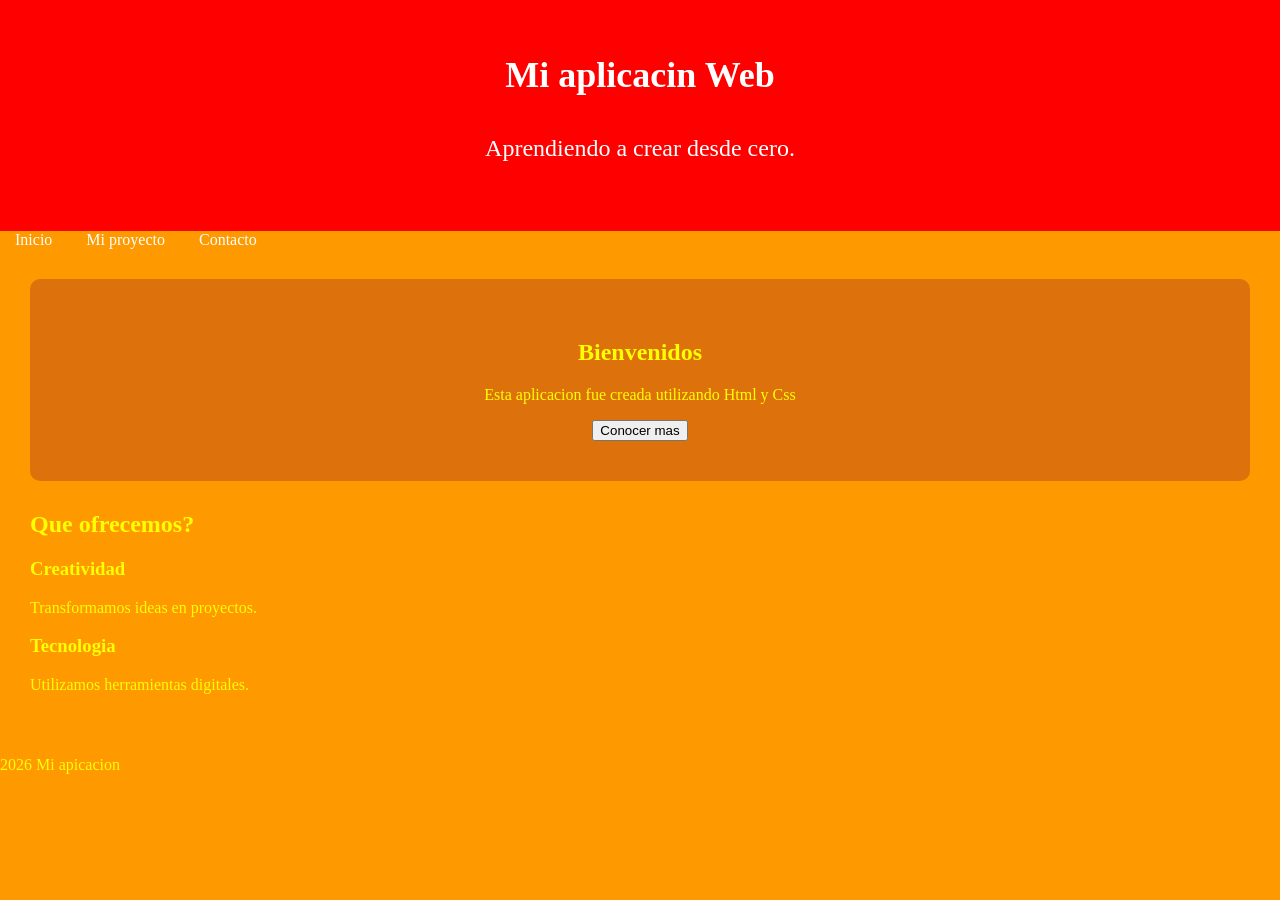
==== Index.html @ 44a3071e "Nose" ====
<!DOCTYPE html>
<html lang="en">

    <head>
        <meta charset="UTF-8">
        <meta name="viewport" content="width=device-width, initial-scale=1.0">

        <title>FIAO</title>

        <link rel="stylesheet" href="style.css">
    </head>

    <body>
        <header>
            <h1>Mi aplicacin Web</h1>
            <p> Aprendiendo a crear desde cero.</p>
        </header>

        <nav>
            <a href="#inicio">Inicio</a>
            <a href="proyecto">Mi proyecto</a>
            <a href="Contacto">Contacto</a>
        </nav>

        <main>

            <section id="inicio" class="principal">

                <h2> Bienvenidos</h2>

                <p>
                    Esta aplicacion fue creada utilizando Html y Css
                </p>

                <button> Conocer mas</button>

            </section>
            

        <section id="proyecto" class="targetas">

            <h2> Que ofrecemos?</h2>

            <div class="targeta">
                <h3> Creatividad</h3>
                <p>
                    Transformamos ideas en proyectos.
                </p>
            </div>

            <div class="targeta">
                <h3> Tecnologia</h3>
                <p>
                    Utilizamos herramientas digitales.
                </p>
            </div>

        </section>


        </main>

        <footer id="contacto">

            <p> 2026 Mi apicacion</p>
        </footer>

    </body>

</html>
---- style.css ----
/*Configuracion General*/

body{
    margin: 0;
    front-family: Arial, sans-serif;
    background-color: rgb(255, 153, 0);
    color: yellow;
}


/*Encabezado*/
header{
    background-color: red;
    color: #fff;
    text-align: center;
    padding: 30px;
}

header h1{
    margin-bottom: 10px;
    font-size: 36px;
}

header p{
    font-size: 18pt;
    text-align: center;
    padding: 15px;
}

nav a{
    color:#fff;
    text-decoration: none;
    margin: 0 15px;
}


/*Contendo principal*/

main{
    padding: 30px;
}


/*section primcipal*/
.principal{
    background-color: #dd710b;
    text-align: center;
    padding: 40px;
    border-radius: 10px;
    margin-bottom: 30px;
}
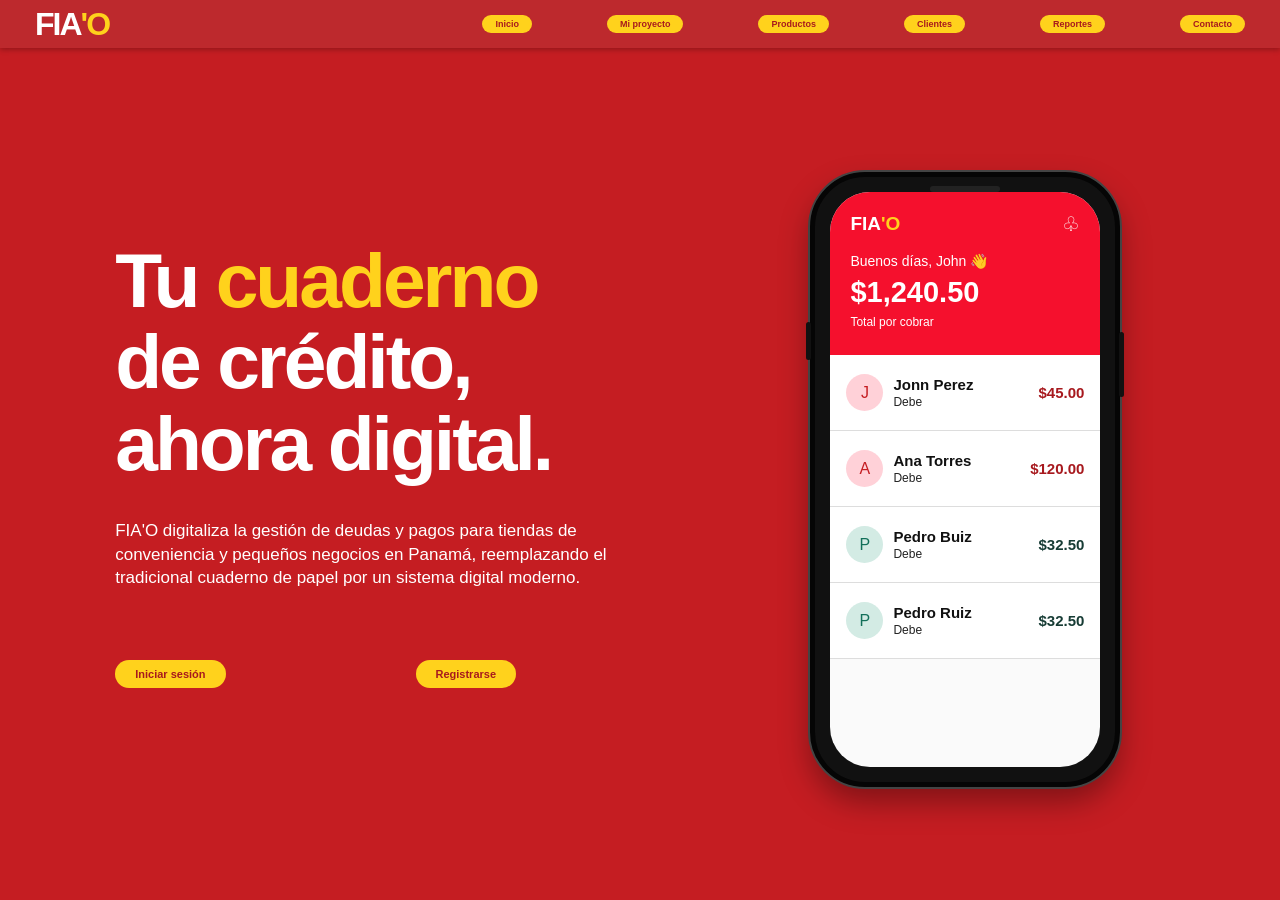
==== commit 19e56a0c: "7/10/2026 Hoyy" ====
--- a/Index.html
+++ b/Index.html
@@ -1,71 +1,199 @@
 <!DOCTYPE html>
-<html lang="en">
-
+<html lang="es">
     <head>
         <meta charset="UTF-8">
         <meta name="viewport" content="width=device-width, initial-scale=1.0">
-
-        <title>FIAO</title>
-
+        <title>FIA'O - Proyecto</title>
         <link rel="stylesheet" href="style.css">
     </head>
 
     <body>
-        <header>
-            <h1>Mi aplicacin Web</h1>
-            <p> Aprendiendo a crear desde cero.</p>
+
+        <!-- Barra de navegación -->
+        <header class="navbar">
+            <div class="logo">
+                FIA<span>'O</span>
+            </div>
+
+            <nav>
+                <a href="#">Inicio</a>
+                <a href="#">Mi proyecto</a>
+                <a href="#">Productos</a>
+                <a href="#">Clientes</a>
+                <a href="#">Reportes</a>
+                <a href="#">Contacto</a>
+            </nav>
         </header>
 
-        <nav>
-            <a href="#inicio">Inicio</a>
-            <a href="proyecto">Mi proyecto</a>
-            <a href="Contacto">Contacto</a>
-        </nav>
 
-        <main>
+        <!-- Sección principal -->
+        <main class="hero">
 
-            <section id="inicio" class="principal">
+            <div class="hero-content">
 
-                <h2> Bienvenidos</h2>
+                <h1>
+                    Tu <span>cuaderno</span><br>
+                    de crédito,<br>
+                    ahora digital.
+                </h1>
 
                 <p>
-                    Esta aplicacion fue creada utilizando Html y Css
+                    FIA'O digitaliza la gestión de deudas y pagos para
+                    tiendas de conveniencia y pequeños negocios en Panamá,
+                    reemplazando el tradicional cuaderno de papel por
+                    un sistema digital moderno.
                 </p>
 
-                <button> Conocer mas</button>
+                <div class="buttons">
+                    <a href="#" class="btn">Iniciar sesión</a>
+                    <a href="#" class="btn">Registrarse</a>
+                </div>
 
-            </section>
-            
-
-        <section id="proyecto" class="targetas">
-
-            <h2> Que ofrecemos?</h2>
-
-            <div class="targeta">
-                <h3> Creatividad</h3>
-                <p>
-                    Transformamos ideas en proyectos.
-                </p>
             </div>
 
-            <div class="targeta">
-                <h3> Tecnologia</h3>
-                <p>
-                    Utilizamos herramientas digitales.
-                </p>
+
+            <!-- Teléfono -->
+            <div class="phone-container">
+
+                <div class="phone">
+
+                    <div class="speaker"></div>
+
+                    <div class="screen">
+
+                        <div class="app-header">
+
+                            <div class="app-logo">
+                                FIA<span>'O</span>
+                            </div>
+
+                            <div class="notification">
+                                ♧
+                            </div>
+
+                        </div>
+
+
+                        <div class="greeting">
+
+                            <p>
+                                Buenos días, John 👋
+                            </p>
+
+                            <h2>
+                                $1,240.50
+                            </h2>
+
+                            <small>
+                                Total por cobrar
+                            </small>
+
+                        </div>
+
+
+                        <!-- Lista de clientes -->
+                        <div class="customers">
+
+                            <div class="customer">
+
+                                <div class="avatar pink">
+                                    J
+                                </div>
+
+                                <div class="customer-info">
+                                    <strong>
+                                        Jonn Perez
+                                    </strong>
+
+                                    <span>
+                                        Debe
+                                    </span>
+                                </div>
+
+                                <b>
+                                    $45.00
+                                </b>
+
+                            </div>
+
+
+                            <div class="customer">
+
+                                <div class="avatar pink">
+                                    A
+                                </div>
+
+                                <div class="customer-info">
+                                    <strong>
+                                        Ana Torres
+                                    </strong>
+
+                                    <span>
+                                        Debe
+                                    </span>
+                                </div>
+
+                                <b>
+                                    $120.00
+                                </b>
+
+                            </div>
+
+
+                            <div class="customer">
+
+                                <div class="avatar green">
+                                    P
+                                </div>
+
+                                <div class="customer-info">
+                                    <strong>
+                                        Pedro Buiz
+                                    </strong>
+
+                                    <span>
+                                        Debe
+                                    </span>
+                                </div>
+
+                                <b class="green-text">
+                                    $32.50
+                                </b>
+
+                            </div>
+
+
+                            <div class="customer">
+
+                                <div class="avatar green">
+                                    P
+                                </div>
+
+                                <div class="customer-info">
+                                    <strong>
+                                        Pedro Ruiz
+                                    </strong>
+
+                                    <span>
+                                        Debe
+                                    </span>
+                                </div>
+
+                                <b class="green-text">
+                                    $32.50
+                                </b>
+
+                            </div>
+
+                        </div>
+
+                    </div>
+
+                </div>
+
             </div>
-
-        </section>
-
 
         </main>
 
-        <footer id="contacto">
-
-            <p> 2026 Mi apicacion</p>
-        </footer>
-
     </body>
-
-</html>
-     +</html>
--- a/style.css
+++ b/style.css
@@ -1,51 +1,515 @@
-/*Configuracion General*/
-
-body{
+/* =========================
+   CONFIGURACIÓN GENERAL
+========================= */
+
+* {
     margin: 0;
-    front-family: Arial, sans-serif;
-    background-color: rgb(255, 153, 0);
-    color: yellow;
-}
-
-
-/*Encabezado*/
-header{
-    background-color: red;
-    color: #fff;
+    padding: 0;
+    box-sizing: border-box;
+}
+
+body {
+    font-family: Arial, Helvetica, sans-serif;
+    background: #c51d22;
+    color: white;
+}
+
+
+/* =========================
+   BARRA DE NAVEGACIÓN
+========================= */
+
+.navbar {
+    height: 48px;
+    background: #bd292d;
+
+    display: flex;
+    align-items: center;
+    justify-content: space-between;
+
+    padding: 0 35px;
+
+    box-shadow: 0 2px 5px rgba(0, 0, 0, 0.25);
+
+    position: relative;
+    z-index: 10;
+}
+
+
+/* Logo */
+
+.logo {
+    font-size: 32px;
+    font-weight: 800;
+    color: white;
+    letter-spacing: -2px;
+}
+
+.logo span {
+    color: #ffd21c;
+}
+
+
+/* Menú */
+
+nav {
+    display: flex;
+    align-items: center;
+    gap: 75px;
+}
+
+nav a {
+    background: #ffd21c;
+    color: #a7191e;
+
+    text-decoration: none;
+
+    font-size: 9px;
+    font-weight: bold;
+
+    padding: 4px 13px;
+
+    border-radius: 20px;
+
+    transition: 0.3s;
+}
+
+nav a:hover {
+    background: white;
+    transform: translateY(-2px);
+}
+
+
+/* =========================
+   HERO
+========================= */
+
+.hero {
+    min-height: calc(100vh - 48px);
+
+    background: #c51d22;
+
+    display: flex;
+    align-items: center;
+    justify-content: space-between;
+
+    padding: 60px 9% 50px;
+
+    overflow: hidden;
+}
+
+
+/* =========================
+   TEXTO
+========================= */
+
+.hero-content {
+    width: 52%;
+    padding-bottom: 30px;
+}
+
+.hero h1 {
+    font-size: clamp(55px, 6vw, 82px);
+
+    line-height: 1.06;
+
+    font-weight: 800;
+
+    letter-spacing: -3px;
+
+    margin-bottom: 35px;
+}
+
+.hero h1 span {
+    color: #ffd21c;
+}
+
+.hero p {
+    max-width: 540px;
+
+    font-size: 17px;
+
+    line-height: 1.4;
+
+    font-weight: 500;
+
+    color: white;
+
+    margin-bottom: 70px;
+}
+
+
+/* =========================
+   BOTONES
+========================= */
+
+.buttons {
+    display: flex;
+    gap: 190px;
+    align-items: center;
+}
+
+.btn {
+    display: inline-block;
+
+    min-width: 100px;
+
+    padding: 8px 20px;
+
     text-align: center;
-    padding: 30px;
-}
-
-header h1{
-    margin-bottom: 10px;
-    font-size: 36px;
-}
-
-header p{
-    font-size: 18pt;
-    text-align: center;
+
+    background: #ffd21c;
+
+    color: #a7191e;
+
+    text-decoration: none;
+
+    font-size: 11px;
+
+    font-weight: bold;
+
+    border-radius: 20px;
+
+    transition: 0.3s;
+}
+
+.btn:hover {
+    background: white;
+
+    transform: translateY(-3px);
+
+    box-shadow: 0 5px 15px rgba(0, 0, 0, 0.2);
+}
+
+
+/* =========================
+   TELÉFONO
+========================= */
+
+.phone-container {
+    width: 38%;
+
+    display: flex;
+    justify-content: center;
+    align-items: center;
+}
+
+
+/* Cuerpo del teléfono */
+
+.phone {
+    width: 310px;
+    height: 615px;
+
+    background: #111;
+
+    border: 5px solid #050505;
+
+    border-radius: 55px;
+
     padding: 15px;
-}
-
-nav a{
-    color:#fff;
-    text-decoration: none;
-    margin: 0 15px;
-}
-
-
-/*Contendo principal*/
-
-main{
-    padding: 30px;
-}
-
-
-/*section primcipal*/
-.principal{
-    background-color: #dd710b;
-    text-align: center;
-    padding: 40px;
+
+    position: relative;
+
+    box-shadow:
+        0 0 0 2px #444,
+        0 15px 30px rgba(0, 0, 0, 0.35);
+}
+
+
+/* Botones laterales */
+
+.phone::before {
+    content: "";
+
+    position: absolute;
+
+    left: -9px;
+    top: 145px;
+
+    width: 5px;
+    height: 38px;
+
+    background: #111;
+
+    border-radius: 5px;
+}
+
+.phone::after {
+    content: "";
+
+    position: absolute;
+
+    right: -9px;
+    top: 155px;
+
+    width: 5px;
+    height: 65px;
+
+    background: #111;
+
+    border-radius: 5px;
+}
+
+
+/* Altavoz */
+
+.speaker {
+    position: absolute;
+
+    top: 9px;
+    left: 50%;
+
+    transform: translateX(-50%);
+
+    width: 70px;
+    height: 6px;
+
+    background: #222;
+
     border-radius: 10px;
-    margin-bottom: 30px;
-}
+
+    z-index: 5;
+}
+
+
+/* Pantalla */
+
+.screen {
+    width: 100%;
+    height: 100%;
+
+    background: #fafafa;
+
+    border-radius: 40px;
+
+    overflow: hidden;
+
+    color: #111;
+}
+
+
+/* =========================
+   APP DEL TELÉFONO
+========================= */
+
+.app-header {
+    height: 55px;
+
+    background: #f5102d;
+
+    display: flex;
+    align-items: center;
+    justify-content: space-between;
+
+    padding: 15px 20px 5px;
+
+    color: white;
+}
+
+.app-logo {
+    font-size: 19px;
+    font-weight: bold;
+}
+
+.app-logo span {
+    color: #ffd21c;
+}
+
+.notification {
+    font-size: 20px;
+}
+
+
+/* Cabecera roja */
+
+.greeting {
+    background: #f5102d;
+
+    color: white;
+
+    padding: 5px 20px 25px;
+}
+
+.greeting p {
+    font-size: 14px;
+    margin-bottom: 5px;
+}
+
+.greeting h2 {
+    font-size: 29px;
+    margin-bottom: 3px;
+}
+
+.greeting small {
+    font-size: 12px;
+}
+
+
+/* =========================
+   CLIENTES
+========================= */
+
+.customers {
+    background: #fff;
+}
+
+.customer {
+    height: 76px;
+
+    display: flex;
+    align-items: center;
+
+    padding: 10px 16px;
+
+    border-bottom: 1px solid #ddd;
+
+    gap: 10px;
+}
+
+
+/* Avatar */
+
+.avatar {
+    width: 37px;
+    height: 37px;
+
+    border-radius: 50%;
+
+    display: flex;
+    justify-content: center;
+    align-items: center;
+
+    font-size: 16px;
+
+    flex-shrink: 0;
+}
+
+.pink {
+    background: #ffd1d8;
+    color: #c51d22;
+}
+
+.green {
+    background: #d3ebe4;
+    color: #13705a;
+}
+
+
+/* Información */
+
+.customer-info {
+    flex: 1;
+
+    display: flex;
+    flex-direction: column;
+
+    gap: 2px;
+}
+
+.customer-info strong {
+    font-size: 15px;
+}
+
+.customer-info span {
+    font-size: 12px;
+    color: #222;
+}
+
+.customer > b {
+    color: #a7191e;
+    font-size: 15px;
+}
+
+.green-text {
+    color: #173c35 !important;
+}
+
+
+/* =========================
+   RESPONSIVE
+========================= */
+
+@media (max-width: 900px) {
+
+    .navbar {
+        padding: 0 20px;
+    }
+
+    nav {
+        gap: 15px;
+    }
+
+    nav a {
+        padding: 4px 8px;
+    }
+
+    .hero {
+        padding: 50px 6%;
+    }
+
+    .hero h1 {
+        font-size: 55px;
+    }
+
+    .buttons {
+        gap: 40px;
+    }
+
+    .phone {
+        width: 260px;
+        height: 520px;
+    }
+}
+
+
+@media (max-width: 700px) {
+
+    .navbar {
+        height: auto;
+
+        padding: 15px 20px;
+
+        flex-direction: column;
+
+        gap: 15px;
+    }
+
+    nav {
+        flex-wrap: wrap;
+        justify-content: center;
+        gap: 10px;
+    }
+
+    .hero {
+        flex-direction: column;
+
+        text-align: center;
+
+        padding: 60px 20px;
+    }
+
+    .hero-content {
+        width: 100%;
+    }
+
+    .hero h1 {
+        font-size: 48px;
+    }
+
+    .hero p {
+        margin: 0 auto 40px;
+    }
+
+    .buttons {
+        justify-content: center;
+
+        gap: 30px;
+
+        margin-bottom: 50px;
+    }
+
+    .phone-container {
+        width: 100%;
+    }
+}
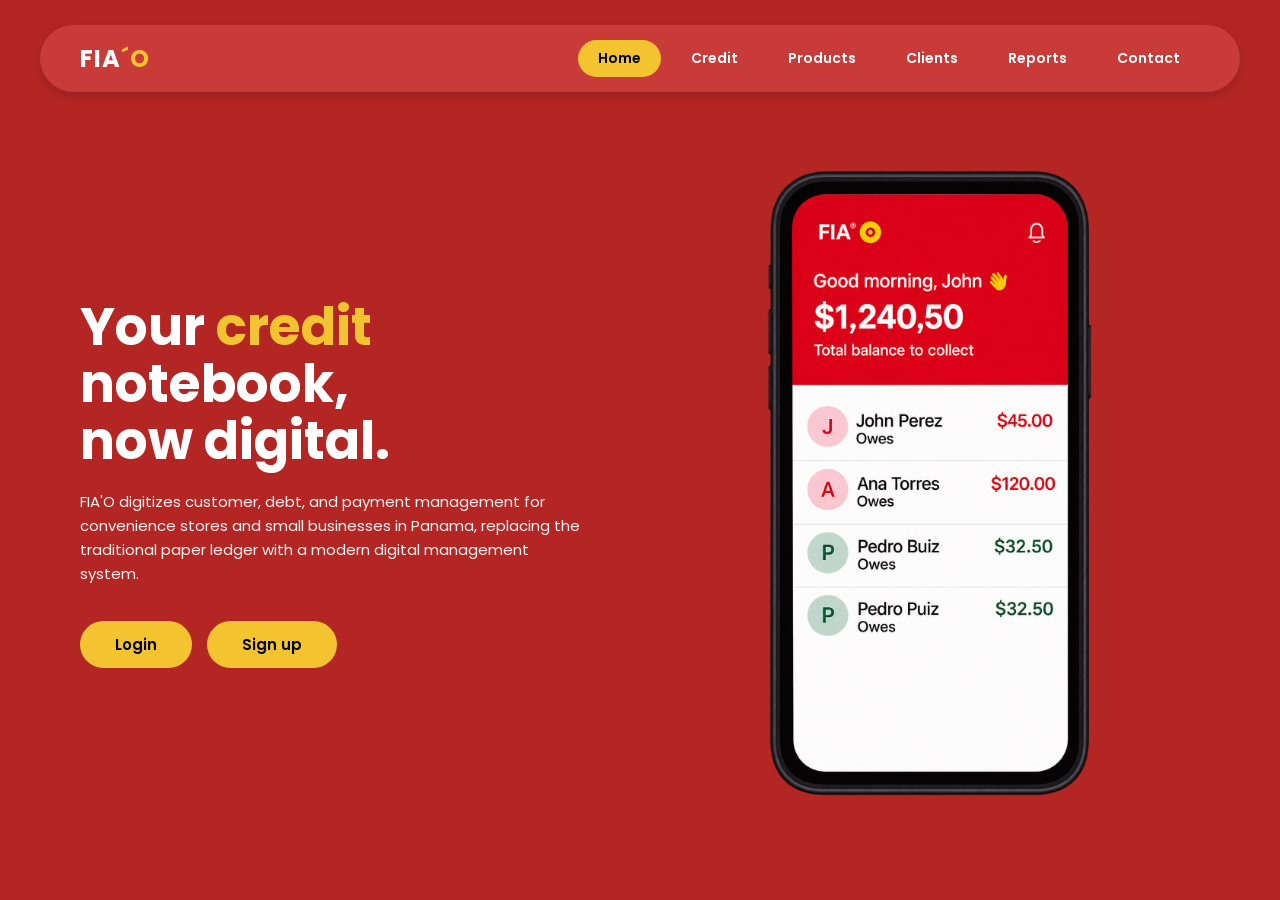
==== commit 745477ba: "nose sii se" ====
--- a/Index.html
+++ b/Index.html
@@ -1,199 +1,51 @@
 <!DOCTYPE html>
-<html lang="es">
-    <head>
-        <meta charset="UTF-8">
-        <meta name="viewport" content="width=device-width, initial-scale=1.0">
-        <title>FIA'O - Proyecto</title>
-        <link rel="stylesheet" href="style.css">
-    </head>
-
-    <body>
-
-        <!-- Barra de navegación -->
-        <header class="navbar">
-            <div class="logo">
-                FIA<span>'O</span>
-            </div>
-
-            <nav>
-                <a href="#">Inicio</a>
-                <a href="#">Mi proyecto</a>
-                <a href="#">Productos</a>
-                <a href="#">Clientes</a>
-                <a href="#">Reportes</a>
-                <a href="#">Contacto</a>
-            </nav>
-        </header>
-
-
-        <!-- Sección principal -->
-        <main class="hero">
-
-            <div class="hero-content">
-
-                <h1>
-                    Tu <span>cuaderno</span><br>
-                    de crédito,<br>
-                    ahora digital.
-                </h1>
-
-                <p>
-                    FIA'O digitaliza la gestión de deudas y pagos para
-                    tiendas de conveniencia y pequeños negocios en Panamá,
-                    reemplazando el tradicional cuaderno de papel por
-                    un sistema digital moderno.
-                </p>
-
-                <div class="buttons">
-                    <a href="#" class="btn">Iniciar sesión</a>
-                    <a href="#" class="btn">Registrarse</a>
-                </div>
-
-            </div>
-
-
-            <!-- Teléfono -->
-            <div class="phone-container">
-
-                <div class="phone">
-
-                    <div class="speaker"></div>
-
-                    <div class="screen">
-
-                        <div class="app-header">
-
-                            <div class="app-logo">
-                                FIA<span>'O</span>
-                            </div>
-
-                            <div class="notification">
-                                ♧
-                            </div>
-
-                        </div>
-
-
-                        <div class="greeting">
-
-                            <p>
-                                Buenos días, John 👋
-                            </p>
-
-                            <h2>
-                                $1,240.50
-                            </h2>
-
-                            <small>
-                                Total por cobrar
-                            </small>
-
-                        </div>
-
-
-                        <!-- Lista de clientes -->
-                        <div class="customers">
-
-                            <div class="customer">
-
-                                <div class="avatar pink">
-                                    J
-                                </div>
-
-                                <div class="customer-info">
-                                    <strong>
-                                        Jonn Perez
-                                    </strong>
-
-                                    <span>
-                                        Debe
-                                    </span>
-                                </div>
-
-                                <b>
-                                    $45.00
-                                </b>
-
-                            </div>
-
-
-                            <div class="customer">
-
-                                <div class="avatar pink">
-                                    A
-                                </div>
-
-                                <div class="customer-info">
-                                    <strong>
-                                        Ana Torres
-                                    </strong>
-
-                                    <span>
-                                        Debe
-                                    </span>
-                                </div>
-
-                                <b>
-                                    $120.00
-                                </b>
-
-                            </div>
-
-
-                            <div class="customer">
-
-                                <div class="avatar green">
-                                    P
-                                </div>
-
-                                <div class="customer-info">
-                                    <strong>
-                                        Pedro Buiz
-                                    </strong>
-
-                                    <span>
-                                        Debe
-                                    </span>
-                                </div>
-
-                                <b class="green-text">
-                                    $32.50
-                                </b>
-
-                            </div>
-
-
-                            <div class="customer">
-
-                                <div class="avatar green">
-                                    P
-                                </div>
-
-                                <div class="customer-info">
-                                    <strong>
-                                        Pedro Ruiz
-                                    </strong>
-
-                                    <span>
-                                        Debe
-                                    </span>
-                                </div>
-
-                                <b class="green-text">
-                                    $32.50
-                                </b>
-
-                            </div>
-
-                        </div>
-
-                    </div>
-
-                </div>
-
-            </div>
-
-        </main>
-
-    </body>
-</html>+<html lang="en">
+<head>
+    <meta charset="UTF-8">
+    <meta name="viewport" content="width=device-width, initial-scale=1.0">
+    <title>FIA'O - Digital Notebook</title>
+    <link rel="stylesheet" href="style.css">
+    <!-- Fuente moderna de Google Fonts -->
+     <link href="https://fonts.googleapis.com/css2?family=Poppins:wght@400;500;600;700&display=swap" rel="stylesheet">
+</head>
+<body>
+ 
+    <!-- BARRA DE NAVEGACIÓN -->
+    <header class="navbar">
+        <div class="logo">FIA<span class="yellow-text">´O</span></div>
+        <nav class="nav-links">
+            <a href="#inicio" class="active">Home</a>
+            <a href="#credit">Credit</a>
+            <a href="#products">Products</a>
+            <a href="#clients">Clients</a>
+            <a href="#reports">Reports</a>
+            <a href="#contact">Contact</a>
+        </nav>
+    </header>
+ 
+    <!-- CONTENIDO PRINCIPAL (HERO SECTION) -->
+    <main class="hero-container">
+       
+        <!-- Columna Izquierda: Textos y Botones -->
+        <div class="hero-text">
+            <h1>Your <span class="yellow-text">credit</span> notebook,<br>now digital.</h1>
+            <p>
+                FIA'O digitizes customer, debt, and payment management for convenience stores
+                and small businesses in Panama, replacing the traditional paper ledger with a
+                modern digital management system.
+            </p>
+            <div class="hero-buttons">
+    <a href="login.html" style="text-decoration: none;"><button class="btn-login">Login</button></a>
+    <button class="btn-signup">Sign up</button>
+</div>
+        </div>
+ 
+        <!-- Columna Derecha: Imagen del Teléfono -->
+        <div class="hero-image">
+            <img src="movil.png" alt="FIA'O App en el teléfono">
+        </div>
+ 
+    </main>
+ 
+</body>
+</html>
--- a/style.css
+++ b/style.css
@@ -1,515 +1,572 @@
-/* =========================
+/* =========================================
    CONFIGURACIÓN GENERAL
-========================= */
+   ========================================= */
 
 * {
     margin: 0;
     padding: 0;
     box-sizing: border-box;
+    font-family: 'Poppins', sans-serif;
 }
 
 body {
-    font-family: Arial, Helvetica, sans-serif;
-    background: #c51d22;
-    color: white;
-}
-
-
-/* =========================
+    background-color: #b32624;
+    color: #ffffff;
+}
+
+/* CLASE PARA LOS TEXTOS AMARILLOS */
+
+.yellow-text {
+    color: #f4c430;
+}
+
+
+/* =========================================
    BARRA DE NAVEGACIÓN
-========================= */
+   ========================================= */
 
 .navbar {
-    height: 48px;
-    background: #bd292d;
-
-    display: flex;
-    align-items: center;
+    display: flex;
     justify-content: space-between;
-
-    padding: 0 35px;
-
-    box-shadow: 0 2px 5px rgba(0, 0, 0, 0.25);
-
+    align-items: center;
+    background-color: #c93b38;
+    padding: 15px 40px;
+    margin: 25px 40px;
+    border-radius: 40px;
+    box-shadow: 0 4px 10px rgba(0, 0, 0, 0.15);
+}
+
+.logo {
+    font-size: 24px;
+    font-weight: 700;
+    letter-spacing: 1px;
+}
+
+.nav-links {
+    display: flex;
+    gap: 10px;
+}
+
+.nav-links a {
+    color: #ffffff;
+    text-decoration: none;
+    font-weight: 600;
+    font-size: 14px;
+    padding: 8px 20px;
+    border-radius: 20px;
+    transition: 0.3s;
+}
+
+.nav-links a.active,
+.nav-links a:hover {
+    background-color: #f4c430;
+    color: #000000;
+}
+
+
+/* =========================================
+   SECCIÓN PRINCIPAL / HERO
+   ========================================= */
+
+.hero-container {
+    display: flex;
+    justify-content: space-between;
+    align-items: center;
+    padding: 40px 80px;
+    max-width: 1300px;
+    margin: 0 auto;
+    gap: 40px;
+}
+
+.hero-text {
+    flex: 1;
+}
+
+.hero-text h1 {
+    font-size: 52px;
+    font-weight: 700;
+    line-height: 1.1;
+    margin-bottom: 20px;
+}
+
+.hero-text p {
+    font-size: 15px;
+    line-height: 1.6;
+    margin-bottom: 35px;
+    opacity: 0.95;
+    max-width: 500px;
+}
+
+
+/* Botones de Login y Sign up */
+
+.hero-buttons {
+    display: flex;
+    gap: 15px;
+}
+
+.btn-login,
+.btn-signup {
+    background-color: #f4c430;
+    color: #000000;
+    border: none;
+    padding: 12px 35px;
+    border-radius: 25px;
+    font-weight: 600;
+    font-size: 15px;
+    cursor: pointer;
+    transition: transform 0.2s, opacity 0.2s;
+}
+
+.btn-login:hover,
+.btn-signup:hover {
+    opacity: 0.9;
+    transform: scale(1.03);
+}
+
+
+/* Imagen del Teléfono */
+
+.hero-image {
+    flex: 1;
+    display: flex;
+    justify-content: center;
+}
+
+.hero-image img {
+    max-width: 350px;
+    height: auto;
+}
+
+
+/* =========================================
+   ESTILOS COMPLETOS PARA LA PÁGINA DE LOGIN
+   ========================================= */
+
+.login-body {
+    background-color: #f7f1e3 !important;
+    color: #333333;
+    margin: 0;
+    font-family: 'Poppins', sans-serif;
+}
+
+
+/* Barra de navegación superior */
+
+.login-top-nav {
+    background-color: #910000 !important;
+    display: flex;
+    justify-content: space-between;
+    align-items: center;
+    padding: 15px 50px;
+}
+
+.login-top-nav .logo {
+    color: #ffffff;
+    font-size: 24px;
+    font-weight: bold;
+}
+
+.login-top-nav .yellow-text {
+    color: #f4c430 !important;
+}
+
+.login-top-nav .nav-links a {
+    color: #ffffff;
+    text-decoration: none;
+    margin-left: 20px;
+    font-size: 14px;
+    padding: 6px 14px;
+    border-radius: 6px;
+    transition: 0.2s;
+}
+
+.login-top-nav .nav-links a:hover {
+    background-color: rgba(255, 255, 255, 0.15);
+}
+
+
+/* =========================================
+   INFORMACIÓN DEL LOGIN
+   ========================================= */
+
+.login-info .brand-title {
+    color: #ef0000 !important;
+    font-size: 32px;
+    font-weight: 700;
+    margin-bottom: 15px;
+}
+
+.login-info .brand-title .yellow-text {
+    color: #ff0000 !important;
+}
+
+.login-main-container {
+    display: flex;
+    justify-content: space-between;
+    align-items: flex-start;
+    padding: 40px 80px;
+    max-width: 1300px;
+    margin: 0 auto;
+    gap: 40px;
+}
+
+.login-info {
+    flex: 1;
+    padding-top: 20px;
+}
+
+.login-info h1 {
+    font-size: 44px;
+    font-weight: 700;
+    line-height: 1.15;
+    color: #222222;
+    margin-bottom: 15px;
+}
+
+.login-info .dark-red-text {
+    color: #910000;
+}
+
+.login-info .subtitle {
+    font-size: 15px;
+    color: #555555;
+    margin-bottom: 20px;
+}
+
+
+/* Estilo para el botón de Volver al Home */
+
+.btn-back-home {
+    display: inline-block;
+    background-color: #fae19c;
+    color: #333333;
+    padding: 8px 16px;
+    border-radius: 6px;
+    text-decoration: none;
+    font-size: 13px;
+    font-weight: 600;
+    transition: 0.2s;
+    box-shadow: 0 2px 5px rgba(0, 0, 0, 0.05);
+}
+
+.btn-back-home:hover {
+    background-color: #f4c430;
+}
+
+
+/* Lista de características */
+
+.feature-list {
+    display: flex;
+    flex-direction: column;
+    gap: 25px;
+}
+
+.feature-item {
+    display: flex;
+    align-items: flex-start;
+    gap: 15px;
+}
+
+.feature-icon {
+    font-size: 24px;
+    background: #fae19c;
+    padding: 10px;
+    border-radius: 12px;
+}
+
+.feature-item h3 {
+    font-size: 16px;
+    font-weight: 600;
+    color: #111111;
+    margin-bottom: 3px;
+}
+
+.feature-item p {
+    font-size: 13px;
+    color: #666666;
+    line-height: 1.4;
+}
+
+
+/* =========================================
+   CONTENEDOR DERECHO / LOGIN
+   ========================================= */
+
+.login-right-area {
+    flex: 1;
     position: relative;
+    display: flex;
+    justify-content: center;
+    align-items: flex-start;
+}
+
+.login-card {
+    background-color: #ffffff;
+    padding: 40px;
+    border-radius: 20px;
+    width: 100%;
+    max-width: 420px;
+    box-shadow: 0 10px 30px rgba(0, 0, 0, 0.08);
+    z-index: 1;
+}
+
+.login-card h2 {
+    font-size: 28px;
+    font-weight: 700;
+    text-align: center;
+    color: #111;
+    margin-bottom: 5px;
+}
+
+.login-card .card-subtitle {
+    font-size: 13px;
+    color: #777;
+    text-align: center;
+    margin-bottom: 30px;
+}
+
+
+/* Campos del formulario */
+
+.login-card .input-group {
+    margin-bottom: 20px;
+}
+
+.login-card .input-group label {
+    display: block;
+    font-size: 12px;
+    font-weight: 600;
+    color: #444;
+    margin-bottom: 6px;
+}
+
+.login-card .input-group input {
+    width: 100%;
+    padding: 12px 15px;
+    border-radius: 8px;
+    border: 1px solid #ddd;
+    font-size: 14px;
+    outline: none;
+    transition: 0.2s;
+    box-sizing: border-box;
+}
+
+.login-card .input-group input:focus {
+    border-color: #910000;
+}
+
+
+/* Contenedor y ojito vectorial limpio */
+
+.password-box-container {
+    position: relative;
+    display: flex;
+    align-items: center;
+}
+
+.password-box-container input {
+    width: 100%;
+    padding-right: 45px !important;
+}
+
+.eye-icon {
+    position: absolute;
+    right: 12px;
+    cursor: pointer;
+    color: #777;
+    display: flex;
+    align-items: center;
+    user-select: none;
     z-index: 10;
-}
-
-
-/* Logo */
-
-.logo {
-    font-size: 32px;
-    font-weight: 800;
-    color: white;
-    letter-spacing: -2px;
-}
-
-.logo span {
-    color: #ffd21c;
-}
-
-
-/* Menú */
-
-nav {
-    display: flex;
-    align-items: center;
-    gap: 75px;
-}
-
-nav a {
-    background: #ffd21c;
-    color: #a7191e;
-
+    transition: color 0.2s;
+}
+
+.eye-icon:hover {
+    color: #910000;
+}
+
+
+/* Recuperación de contraseña */
+
+.login-card .forgot-password {
+    display: block;
+    text-align: right;
+    font-size: 11px;
+    color: #d9534f;
     text-decoration: none;
-
-    font-size: 9px;
-    font-weight: bold;
-
-    padding: 4px 13px;
-
-    border-radius: 20px;
-
+    margin-top: 5px;
+}
+
+.login-card .forgot-password:hover {
+    text-decoration: underline;
+}
+
+
+/* Botón principal */
+
+.login-card .btn-red-submit {
+    width: 100%;
+    background-color: #a8201a;
+    color: #ffffff;
+    border: none;
+    padding: 14px;
+    border-radius: 8px;
+    font-weight: 600;
+    font-size: 15px;
+    cursor: pointer;
+    transition: 0.2s;
+    margin-top: 10px;
+}
+
+.login-card .btn-red-submit:hover {
+    background-color: #8f1712;
+}
+
+
+/* =========================================
+   RECAPTCHA
+   ========================================= */
+
+.login-card .recaptcha-box {
+    display: flex;
+    align-items: center;
+    justify-content: space-between;
+    background-color: #f9f9f9;
+    border: 1px solid #d3d3d3;
+    padding: 12px 15px;
+    border-radius: 6px;
+    margin-top: 20px;
+    font-size: 13px;
+    cursor: pointer;
     transition: 0.3s;
 }
 
-nav a:hover {
-    background: white;
-    transform: translateY(-2px);
-}
-
-
-/* =========================
-   HERO
-========================= */
-
-.hero {
-    min-height: calc(100vh - 48px);
-
-    background: #c51d22;
-
-    display: flex;
-    align-items: center;
-    justify-content: space-between;
-
-    padding: 60px 9% 50px;
-
-    overflow: hidden;
-}
-
-
-/* =========================
-   TEXTO
-========================= */
-
-.hero-content {
-    width: 52%;
-    padding-bottom: 30px;
-}
-
-.hero h1 {
-    font-size: clamp(55px, 6vw, 82px);
-
-    line-height: 1.06;
-
-    font-weight: 800;
-
-    letter-spacing: -3px;
-
-    margin-bottom: 35px;
-}
-
-.hero h1 span {
-    color: #ffd21c;
-}
-
-.hero p {
-    max-width: 540px;
-
-    font-size: 17px;
-
+.recaptcha-left {
+    display: flex;
+    align-items: center;
+    gap: 12px;
+}
+
+.login-card .recaptcha-box input {
+    width: 18px;
+    height: 18px;
+    cursor: pointer;
+}
+
+.spinner {
+    display: none;
+    width: 20px;
+    height: 20px;
+    border: 3px solid #f3f3f3;
+    border-top: 3px solid #3498db;
+    border-radius: 50%;
+    animation: spin 0.8s linear infinite;
+}
+
+@keyframes spin {
+    0% {
+        transform: rotate(0deg);
+    }
+
+    100% {
+        transform: rotate(360deg);
+    }
+}
+
+.login-card .recaptcha-logo {
+    font-size: 10px;
+    color: #555;
+    text-align: center;
+}
+
+
+/* =========================================
+   REDIRECCIÓN A SIGN UP
+   ========================================= */
+
+.login-card .signup-redirect {
+    text-align: center;
+    font-size: 12px;
+    color: #666;
+    margin-top: 25px;
+}
+
+.login-card .signup-redirect a {
+    color: #a8201a;
+    font-weight: 600;
+    text-decoration: none;
+}
+
+.login-card .signup-redirect a:hover {
+    text-decoration: underline;
+}
+
+
+/* =========================================
+   VENTANA FLOTANTE DE RECUPERACIÓN
+   Posicionada a la izquierda de la tarjeta
+   ========================================= */
+
+.recovery-section-hidden {
+    display: none;
+    position: absolute;
+    right: 440px;
+    top: 0;
+    width: 340px;
+    z-index: 10;
+}
+
+.recovery-card {
+    background-color: #ffffff;
+    padding: 25px;
+    border-radius: 15px;
+    box-shadow: 0 10px 30px rgba(0, 0, 0, 0.15);
+    text-align: left;
+    border: 2px solid #910000;
+    position: relative;
+}
+
+.close-recovery {
+    position: absolute;
+    top: 10px;
+    right: 15px;
+    background: none;
+    border: none;
+    font-size: 20px;
+    cursor: pointer;
+    color: #888;
+}
+
+.close-recovery:hover {
+    color: #000;
+}
+
+.recovery-card h3 {
+    color: #910000;
+    font-size: 18px;
+    margin-bottom: 8px;
+}
+
+.recovery-card p {
+    font-size: 12px;
+    color: #666;
+    margin-bottom: 15px;
     line-height: 1.4;
-
-    font-weight: 500;
-
-    color: white;
-
-    margin-bottom: 70px;
-}
-
-
-/* =========================
-   BOTONES
-========================= */
-
-.buttons {
-    display: flex;
-    gap: 190px;
-    align-items: center;
-}
-
-.btn {
-    display: inline-block;
-
-    min-width: 100px;
-
-    padding: 8px 20px;
-
-    text-align: center;
-
-    background: #ffd21c;
-
-    color: #a7191e;
-
-    text-decoration: none;
-
-    font-size: 11px;
-
-    font-weight: bold;
-
-    border-radius: 20px;
-
-    transition: 0.3s;
-}
-
-.btn:hover {
-    background: white;
-
-    transform: translateY(-3px);
-
-    box-shadow: 0 5px 15px rgba(0, 0, 0, 0.2);
-}
-
-
-/* =========================
-   TELÉFONO
-========================= */
-
-.phone-container {
-    width: 38%;
-
-    display: flex;
-    justify-content: center;
-    align-items: center;
-}
-
-
-/* Cuerpo del teléfono */
-
-.phone {
-    width: 310px;
-    height: 615px;
-
-    background: #111;
-
-    border: 5px solid #050505;
-
-    border-radius: 55px;
-
-    padding: 15px;
-
-    position: relative;
-
-    box-shadow:
-        0 0 0 2px #444,
-        0 15px 30px rgba(0, 0, 0, 0.35);
-}
-
-
-/* Botones laterales */
-
-.phone::before {
-    content: "";
-
-    position: absolute;
-
-    left: -9px;
-    top: 145px;
-
-    width: 5px;
-    height: 38px;
-
-    background: #111;
-
-    border-radius: 5px;
-}
-
-.phone::after {
-    content: "";
-
-    position: absolute;
-
-    right: -9px;
-    top: 155px;
-
-    width: 5px;
-    height: 65px;
-
-    background: #111;
-
-    border-radius: 5px;
-}
-
-
-/* Altavoz */
-
-.speaker {
-    position: absolute;
-
-    top: 9px;
-    left: 50%;
-
-    transform: translateX(-50%);
-
-    width: 70px;
-    height: 6px;
-
-    background: #222;
-
-    border-radius: 10px;
-
-    z-index: 5;
-}
-
-
-/* Pantalla */
-
-.screen {
+}
+
+.recovery-inputs {
+    display: flex;
+    flex-direction: column;
+    gap: 10px;
+}
+
+.recovery-inputs input {
     width: 100%;
-    height: 100%;
-
-    background: #fafafa;
-
-    border-radius: 40px;
-
-    overflow: hidden;
-
-    color: #111;
-}
-
-
-/* =========================
-   APP DEL TELÉFONO
-========================= */
-
-.app-header {
-    height: 55px;
-
-    background: #f5102d;
-
-    display: flex;
-    align-items: center;
-    justify-content: space-between;
-
-    padding: 15px 20px 5px;
-
-    color: white;
-}
-
-.app-logo {
-    font-size: 19px;
-    font-weight: bold;
-}
-
-.app-logo span {
-    color: #ffd21c;
-}
-
-.notification {
-    font-size: 20px;
-}
-
-
-/* Cabecera roja */
-
-.greeting {
-    background: #f5102d;
-
-    color: white;
-
-    padding: 5px 20px 25px;
-}
-
-.greeting p {
-    font-size: 14px;
-    margin-bottom: 5px;
-}
-
-.greeting h2 {
-    font-size: 29px;
-    margin-bottom: 3px;
-}
-
-.greeting small {
-    font-size: 12px;
-}
-
-
-/* =========================
-   CLIENTES
-========================= */
-
-.customers {
-    background: #fff;
-}
-
-.customer {
-    height: 76px;
-
-    display: flex;
-    align-items: center;
-
-    padding: 10px 16px;
-
-    border-bottom: 1px solid #ddd;
-
-    gap: 10px;
-}
-
-
-/* Avatar */
-
-.avatar {
-    width: 37px;
-    height: 37px;
-
-    border-radius: 50%;
-
-    display: flex;
-    justify-content: center;
-    align-items: center;
-
-    font-size: 16px;
-
-    flex-shrink: 0;
-}
-
-.pink {
-    background: #ffd1d8;
-    color: #c51d22;
-}
-
-.green {
-    background: #d3ebe4;
-    color: #13705a;
-}
-
-
-/* Información */
-
-.customer-info {
-    flex: 1;
-
-    display: flex;
-    flex-direction: column;
-
-    gap: 2px;
-}
-
-.customer-info strong {
-    font-size: 15px;
-}
-
-.customer-info span {
-    font-size: 12px;
-    color: #222;
-}
-
-.customer > b {
-    color: #a7191e;
-    font-size: 15px;
-}
-
-.green-text {
-    color: #173c35 !important;
-}
-
-
-/* =========================
-   RESPONSIVE
-========================= */
-
-@media (max-width: 900px) {
-
-    .navbar {
-        padding: 0 20px;
-    }
-
-    nav {
-        gap: 15px;
-    }
-
-    nav a {
-        padding: 4px 8px;
-    }
-
-    .hero {
-        padding: 50px 6%;
-    }
-
-    .hero h1 {
-        font-size: 55px;
-    }
-
-    .buttons {
-        gap: 40px;
-    }
-
-    .phone {
-        width: 260px;
-        height: 520px;
-    }
-}
-
-
-@media (max-width: 700px) {
-
-    .navbar {
-        height: auto;
-
-        padding: 15px 20px;
-
-        flex-direction: column;
-
-        gap: 15px;
-    }
-
-    nav {
-        flex-wrap: wrap;
-        justify-content: center;
-        gap: 10px;
-    }
-
-    .hero {
-        flex-direction: column;
-
-        text-align: center;
-
-        padding: 60px 20px;
-    }
-
-    .hero-content {
-        width: 100%;
-    }
-
-    .hero h1 {
-        font-size: 48px;
-    }
-
-    .hero p {
-        margin: 0 auto 40px;
-    }
-
-    .buttons {
-        justify-content: center;
-
-        gap: 30px;
-
-        margin-bottom: 50px;
-    }
-
-    .phone-container {
-        width: 100%;
-    }
+    padding: 10px 12px;
+    border: 1px solid #ddd;
+    border-radius: 6px;
+    outline: none;
+    box-sizing: border-box;
 }
